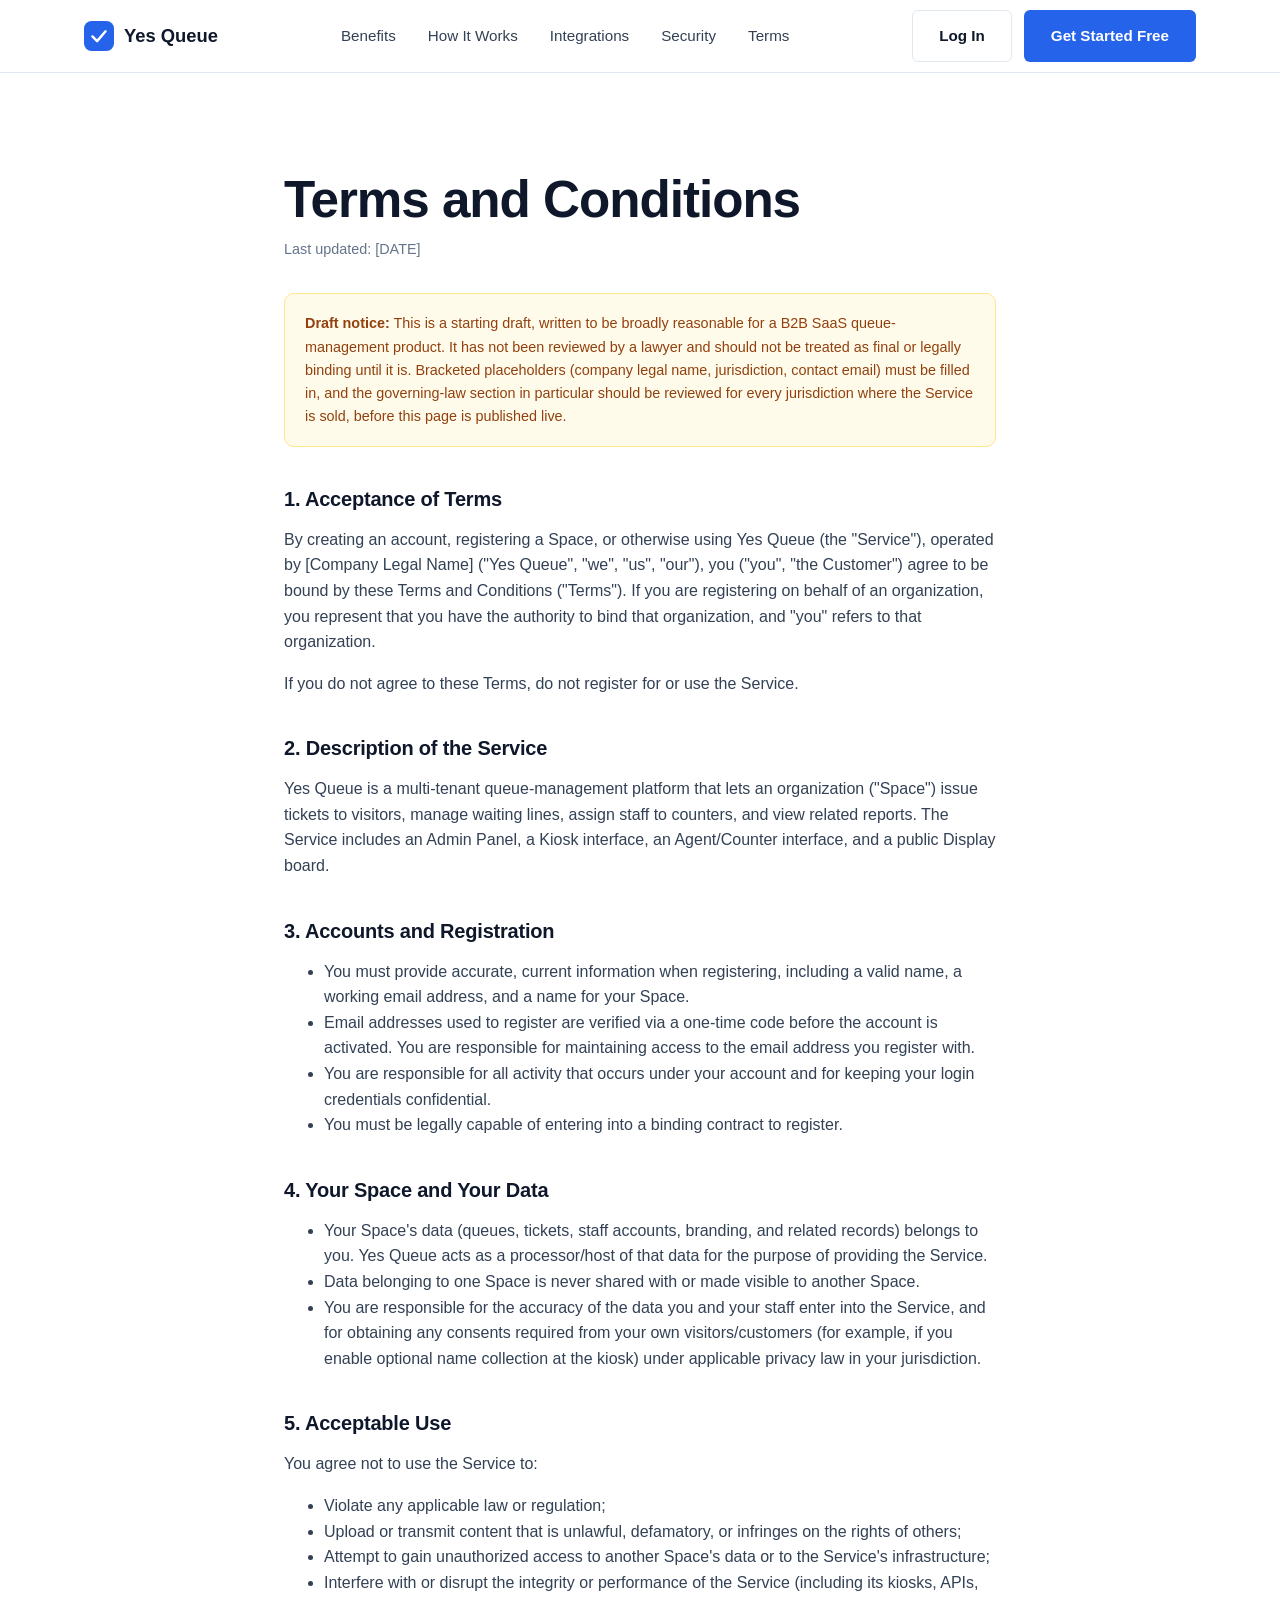
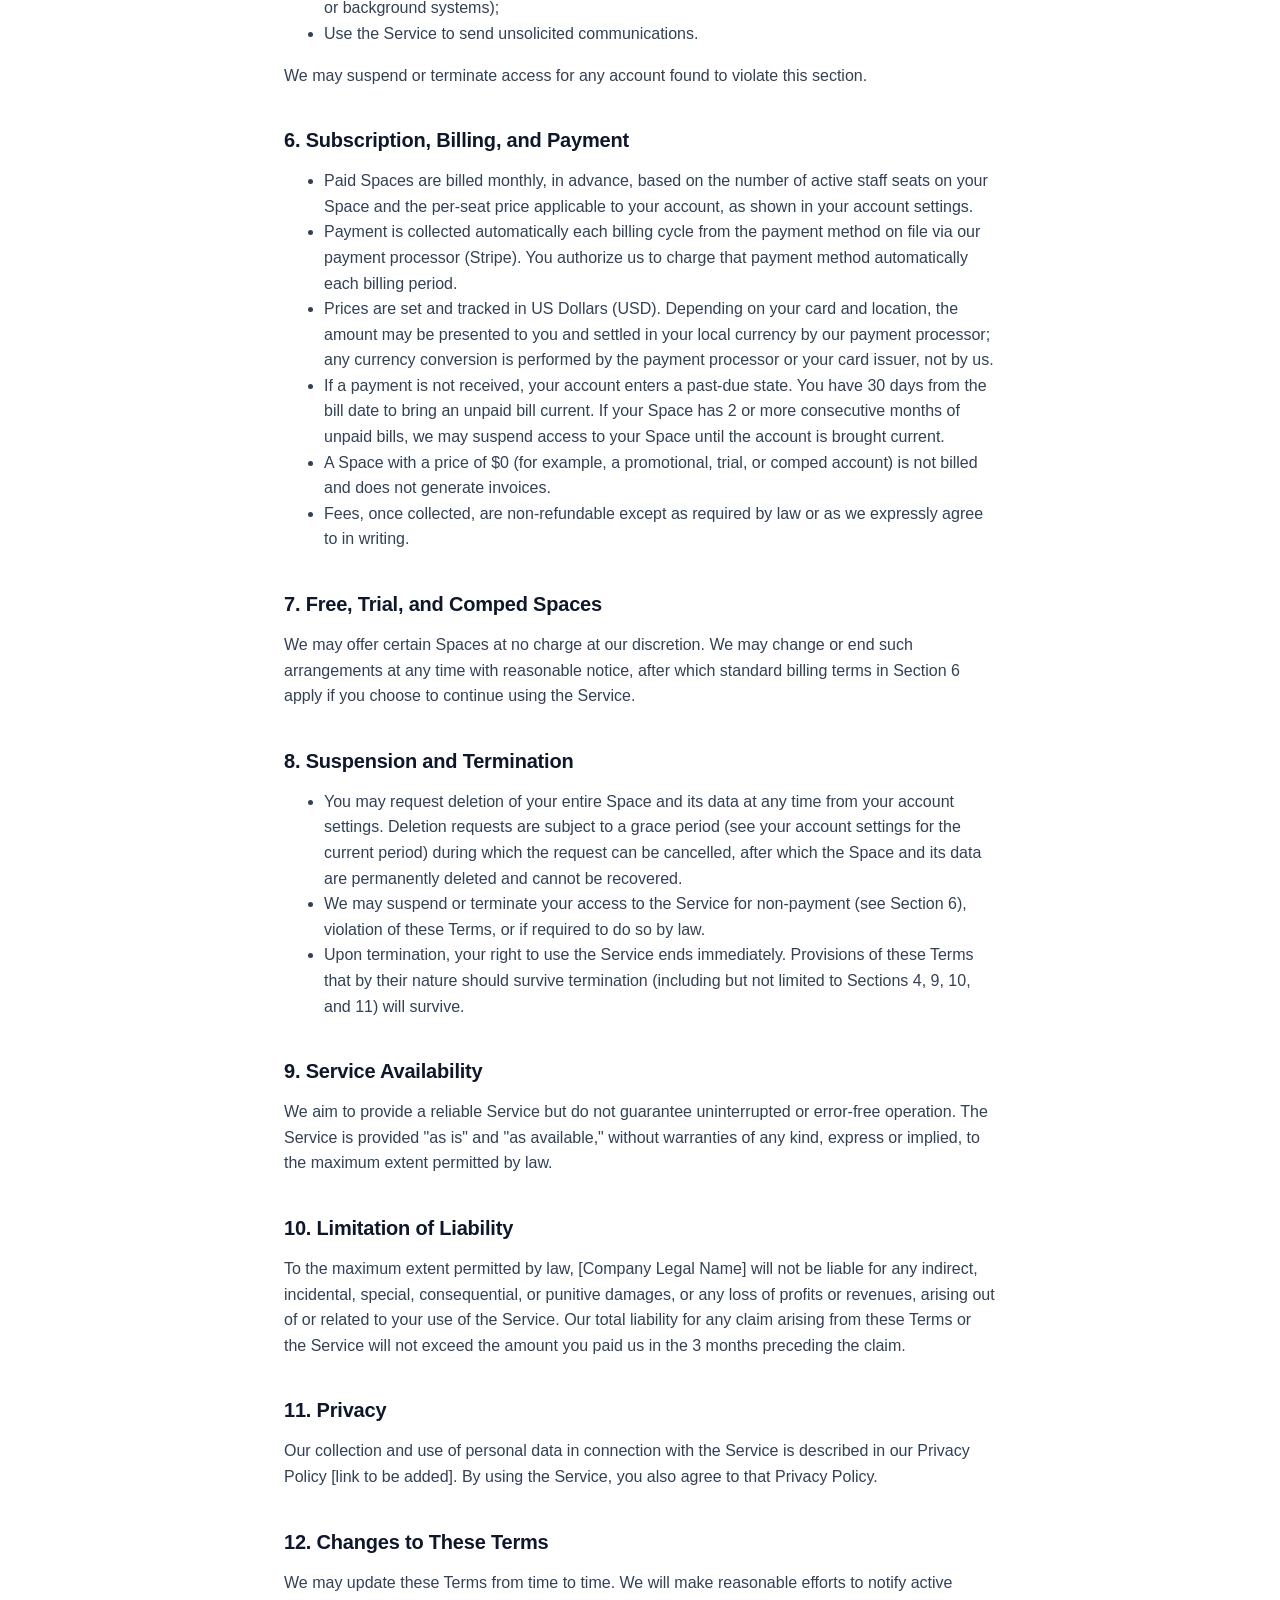
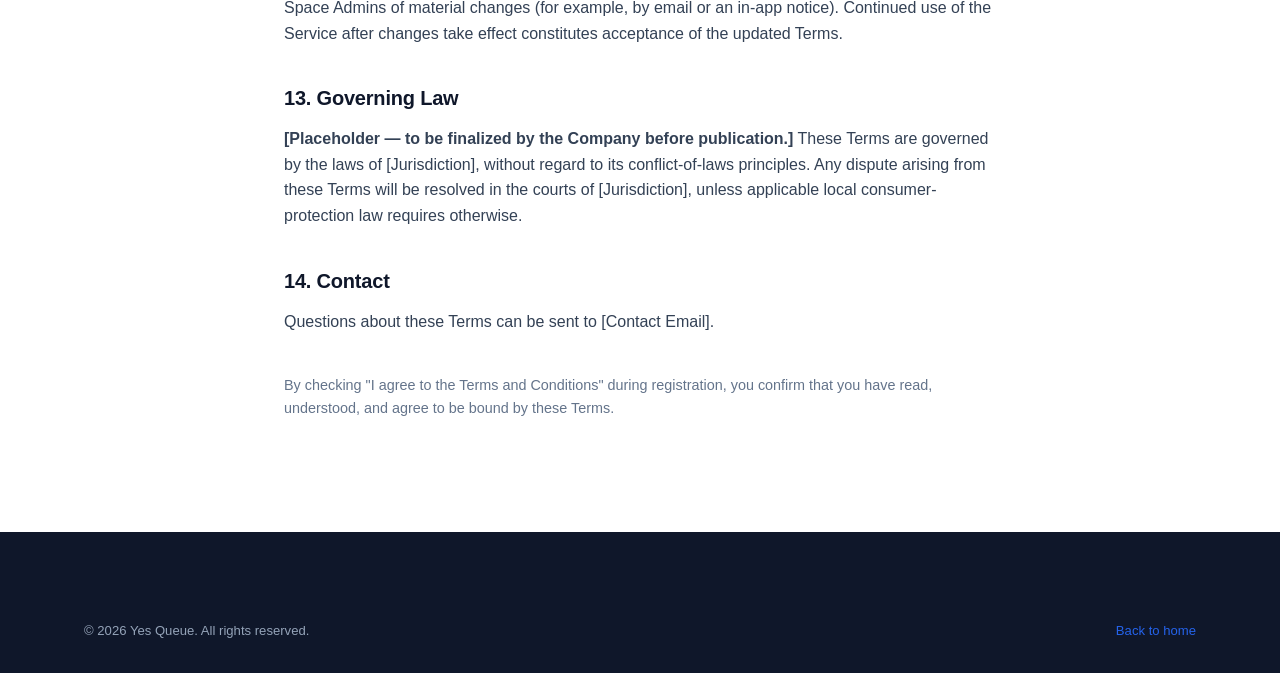
==== terms.html @ cd8e6d9f "v1commit" ====
<!DOCTYPE html>
<html lang="en">
<head>
<meta charset="UTF-8">
<meta name="viewport" content="width=device-width, initial-scale=1.0">
<title>Terms and Conditions — Yes Queue</title>
<meta name="description" content="Terms and Conditions for using Yes Queue, the multi-tenant queue management platform.">
<meta name="robots" content="index, follow">
<link rel="canonical" href="https://www.yesqueue.com/terms.html">
<link rel="icon" type="image/svg+xml" href="/images/favicon.svg">
<link rel="stylesheet" href="/css/style.css">
</head>
<body>

<header class="site-header">
  <div class="container nav">
    <a href="/" class="brand" aria-label="Yes Queue home">
      <svg width="30" height="30" viewBox="0 0 32 32" fill="none" xmlns="http://www.w3.org/2000/svg" aria-hidden="true">
        <rect width="32" height="32" rx="8" fill="#2563EB"/>
        <path d="M9 16.5L14 21.5L23 11" stroke="white" stroke-width="2.6" stroke-linecap="round" stroke-linejoin="round"/>
      </svg>
      Yes Queue
    </a>
    <nav aria-label="Primary">
      <ul class="nav-links" id="nav-links">
        <li><a href="/#benefits">Benefits</a></li>
        <li><a href="/#how-it-works">How It Works</a></li>
        <li><a href="/#integrations">Integrations</a></li>
        <li><a href="/#security">Security</a></li>
        <li><a href="/terms.html">Terms</a></li>
      </ul>
    </nav>
    <div class="nav-actions">
      <a href="#" class="btn btn-secondary" data-app-link="/login">Log In</a>
      <a href="#" class="btn btn-primary" data-app-link="/register">Get Started Free</a>
      <button class="nav-toggle" id="nav-toggle" aria-label="Toggle menu" aria-expanded="false" aria-controls="nav-links">
        <svg viewBox="0 0 24 24" fill="none" stroke="currentColor" stroke-width="2" stroke-linecap="round"><line x1="3" y1="6" x2="21" y2="6"/><line x1="3" y1="12" x2="21" y2="12"/><line x1="3" y1="18" x2="21" y2="18"/></svg>
      </button>
    </div>
  </div>
</header>

<main>
  <section class="section">
    <div class="container legal-content">
      <h1>Terms and Conditions</h1>
      <p class="updated">Last updated: [DATE]</p>

      <div class="legal-notice">
        <strong>Draft notice:</strong> This is a starting draft, written to be broadly reasonable for a B2B SaaS queue-management product. It has not been reviewed by a lawyer and should not be treated as final or legally binding until it is. Bracketed placeholders (company legal name, jurisdiction, contact email) must be filled in, and the governing-law section in particular should be reviewed for every jurisdiction where the Service is sold, before this page is published live.
      </div>

      <h2>1. Acceptance of Terms</h2>
      <p>By creating an account, registering a Space, or otherwise using Yes Queue (the "Service"), operated by [Company Legal Name] ("Yes Queue", "we", "us", "our"), you ("you", "the Customer") agree to be bound by these Terms and Conditions ("Terms"). If you are registering on behalf of an organization, you represent that you have the authority to bind that organization, and "you" refers to that organization.</p>
      <p>If you do not agree to these Terms, do not register for or use the Service.</p>

      <h2>2. Description of the Service</h2>
      <p>Yes Queue is a multi-tenant queue-management platform that lets an organization ("Space") issue tickets to visitors, manage waiting lines, assign staff to counters, and view related reports. The Service includes an Admin Panel, a Kiosk interface, an Agent/Counter interface, and a public Display board.</p>

      <h2>3. Accounts and Registration</h2>
      <ul>
        <li>You must provide accurate, current information when registering, including a valid name, a working email address, and a name for your Space.</li>
        <li>Email addresses used to register are verified via a one-time code before the account is activated. You are responsible for maintaining access to the email address you register with.</li>
        <li>You are responsible for all activity that occurs under your account and for keeping your login credentials confidential.</li>
        <li>You must be legally capable of entering into a binding contract to register.</li>
      </ul>

      <h2>4. Your Space and Your Data</h2>
      <ul>
        <li>Your Space's data (queues, tickets, staff accounts, branding, and related records) belongs to you. Yes Queue acts as a processor/host of that data for the purpose of providing the Service.</li>
        <li>Data belonging to one Space is never shared with or made visible to another Space.</li>
        <li>You are responsible for the accuracy of the data you and your staff enter into the Service, and for obtaining any consents required from your own visitors/customers (for example, if you enable optional name collection at the kiosk) under applicable privacy law in your jurisdiction.</li>
      </ul>

      <h2>5. Acceptable Use</h2>
      <p>You agree not to use the Service to:</p>
      <ul>
        <li>Violate any applicable law or regulation;</li>
        <li>Upload or transmit content that is unlawful, defamatory, or infringes on the rights of others;</li>
        <li>Attempt to gain unauthorized access to another Space's data or to the Service's infrastructure;</li>
        <li>Interfere with or disrupt the integrity or performance of the Service (including its kiosks, APIs, or background systems);</li>
        <li>Use the Service to send unsolicited communications.</li>
      </ul>
      <p>We may suspend or terminate access for any account found to violate this section.</p>

      <h2>6. Subscription, Billing, and Payment</h2>
      <ul>
        <li>Paid Spaces are billed monthly, in advance, based on the number of active staff seats on your Space and the per-seat price applicable to your account, as shown in your account settings.</li>
        <li>Payment is collected automatically each billing cycle from the payment method on file via our payment processor (Stripe). You authorize us to charge that payment method automatically each billing period.</li>
        <li>Prices are set and tracked in US Dollars (USD). Depending on your card and location, the amount may be presented to you and settled in your local currency by our payment processor; any currency conversion is performed by the payment processor or your card issuer, not by us.</li>
        <li>If a payment is not received, your account enters a past-due state. You have 30 days from the bill date to bring an unpaid bill current. If your Space has 2 or more consecutive months of unpaid bills, we may suspend access to your Space until the account is brought current.</li>
        <li>A Space with a price of $0 (for example, a promotional, trial, or comped account) is not billed and does not generate invoices.</li>
        <li>Fees, once collected, are non-refundable except as required by law or as we expressly agree to in writing.</li>
      </ul>

      <h2>7. Free, Trial, and Comped Spaces</h2>
      <p>We may offer certain Spaces at no charge at our discretion. We may change or end such arrangements at any time with reasonable notice, after which standard billing terms in Section 6 apply if you choose to continue using the Service.</p>

      <h2>8. Suspension and Termination</h2>
      <ul>
        <li>You may request deletion of your entire Space and its data at any time from your account settings. Deletion requests are subject to a grace period (see your account settings for the current period) during which the request can be cancelled, after which the Space and its data are permanently deleted and cannot be recovered.</li>
        <li>We may suspend or terminate your access to the Service for non-payment (see Section 6), violation of these Terms, or if required to do so by law.</li>
        <li>Upon termination, your right to use the Service ends immediately. Provisions of these Terms that by their nature should survive termination (including but not limited to Sections 4, 9, 10, and 11) will survive.</li>
      </ul>

      <h2>9. Service Availability</h2>
      <p>We aim to provide a reliable Service but do not guarantee uninterrupted or error-free operation. The Service is provided "as is" and "as available," without warranties of any kind, express or implied, to the maximum extent permitted by law.</p>

      <h2>10. Limitation of Liability</h2>
      <p>To the maximum extent permitted by law, [Company Legal Name] will not be liable for any indirect, incidental, special, consequential, or punitive damages, or any loss of profits or revenues, arising out of or related to your use of the Service. Our total liability for any claim arising from these Terms or the Service will not exceed the amount you paid us in the 3 months preceding the claim.</p>

      <h2>11. Privacy</h2>
      <p>Our collection and use of personal data in connection with the Service is described in our Privacy Policy [link to be added]. By using the Service, you also agree to that Privacy Policy.</p>

      <h2>12. Changes to These Terms</h2>
      <p>We may update these Terms from time to time. We will make reasonable efforts to notify active Space Admins of material changes (for example, by email or an in-app notice). Continued use of the Service after changes take effect constitutes acceptance of the updated Terms.</p>

      <h2>13. Governing Law</h2>
      <p><strong>[Placeholder — to be finalized by the Company before publication.]</strong> These Terms are governed by the laws of [Jurisdiction], without regard to its conflict-of-laws principles. Any dispute arising from these Terms will be resolved in the courts of [Jurisdiction], unless applicable local consumer-protection law requires otherwise.</p>

      <h2>14. Contact</h2>
      <p>Questions about these Terms can be sent to [Contact Email].</p>

      <p style="margin-top: 40px; color: var(--color-muted); font-size: 0.9rem;">By checking "I agree to the Terms and Conditions" during registration, you confirm that you have read, understood, and agree to be bound by these Terms.</p>
    </div>
  </section>
</main>

<footer class="site-footer">
  <div class="container">
    <div class="footer-bottom">
      <span>&copy; <span id="year"></span> Yes Queue. All rights reserved.</span>
      <span><a href="/">Back to home</a></span>
    </div>
  </div>
</footer>

<script src="/js/main.js"></script>
</body>
</html>
---- css/style.css ----
/* Yes Queue — Institutional Website
   Design system: clean, professional B2B SaaS. No emojis, no icon fonts —
   every icon below is a hand-written inline SVG so the whole site has zero
   external asset/CDN dependencies. */

:root {
  --color-primary: #2563eb;
  --color-primary-dark: #1d4ed8;
  --color-primary-light: #dbeafe;
  --color-ink: #0f172a;
  --color-body: #334155;
  --color-muted: #64748b;
  --color-border: #e2e8f0;
  --color-surface: #ffffff;
  --color-surface-alt: #f8fafc;
  --color-dark: #0f172a;
  --color-dark-alt: #1e293b;
  --radius-sm: 6px;
  --radius-md: 10px;
  --radius-lg: 16px;
  --shadow-sm: 0 1px 2px rgba(15, 23, 42, 0.06);
  --shadow-md: 0 4px 16px rgba(15, 23, 42, 0.08);
  --shadow-lg: 0 20px 48px rgba(15, 23, 42, 0.14);
  --container-width: 1160px;
  --font-sans: -apple-system, BlinkMacSystemFont, "Segoe UI", Roboto, Helvetica, Arial, sans-serif;
}

* {
  box-sizing: border-box;
}

html {
  scroll-behavior: smooth;
}

body {
  margin: 0;
  font-family: var(--font-sans);
  color: var(--color-body);
  background: var(--color-surface);
  line-height: 1.6;
  -webkit-font-smoothing: antialiased;
}

img {
  max-width: 100%;
  display: block;
}

a {
  color: var(--color-primary);
  text-decoration: none;
}

a:hover {
  text-decoration: underline;
}

h1, h2, h3, h4 {
  color: var(--color-ink);
  line-height: 1.2;
  margin: 0 0 16px;
  font-weight: 700;
}

h1 { font-size: clamp(2.1rem, 4vw, 3.25rem); letter-spacing: -0.02em; }
h2 { font-size: clamp(1.6rem, 3vw, 2.25rem); letter-spacing: -0.01em; }
h3 { font-size: 1.15rem; }

p { margin: 0 0 16px; }

.container {
  width: 100%;
  max-width: var(--container-width);
  margin: 0 auto;
  padding: 0 24px;
}

.eyebrow {
  display: inline-block;
  font-size: 0.75rem;
  font-weight: 700;
  letter-spacing: 0.08em;
  text-transform: uppercase;
  color: var(--color-primary);
  margin-bottom: 12px;
}

.section {
  padding: 96px 0;
}

.section-header {
  max-width: 640px;
  margin: 0 0 56px;
}

.section-header.center {
  margin-left: auto;
  margin-right: auto;
  text-align: center;
}

.section-header p {
  color: var(--color-muted);
  font-size: 1.05rem;
}

.section-alt {
  background: var(--color-surface-alt);
}

.section-dark {
  background: var(--color-dark);
  color: #cbd5e1;
}

.section-dark h2, .section-dark h3 {
  color: #ffffff;
}

.section-dark p {
  color: #94a3b8;
}

/* --- Buttons --- */

.btn {
  display: inline-flex;
  align-items: center;
  justify-content: center;
  gap: 8px;
  padding: 13px 26px;
  border-radius: var(--radius-sm);
  font-weight: 600;
  font-size: 0.95rem;
  border: 1px solid transparent;
  cursor: pointer;
  transition: background 0.15s ease, border-color 0.15s ease, color 0.15s ease, transform 0.1s ease;
}

.btn:hover {
  text-decoration: none;
  transform: translateY(-1px);
}

.btn-primary {
  background: var(--color-primary);
  color: #ffffff;
}

.btn-primary:hover {
  background: var(--color-primary-dark);
  color: #ffffff;
}

.btn-secondary {
  background: transparent;
  color: var(--color-ink);
  border-color: var(--color-border);
}

.btn-secondary:hover {
  border-color: var(--color-ink);
  color: var(--color-ink);
}

.btn-on-dark {
  background: transparent;
  color: #ffffff;
  border-color: rgba(255, 255, 255, 0.35);
}

.btn-on-dark:hover {
  border-color: #ffffff;
  color: #ffffff;
}

.btn-lg {
  padding: 16px 32px;
  font-size: 1.02rem;
}

.btn-block {
  width: 100%;
}

/* --- Header / Nav --- */

.site-header {
  position: sticky;
  top: 0;
  z-index: 50;
  background: rgba(255, 255, 255, 0.92);
  backdrop-filter: saturate(180%) blur(8px);
  border-bottom: 1px solid var(--color-border);
}

.nav {
  display: flex;
  align-items: center;
  justify-content: space-between;
  height: 72px;
}

.brand {
  display: flex;
  align-items: center;
  gap: 10px;
  font-weight: 800;
  font-size: 1.15rem;
  color: var(--color-ink);
}

.brand:hover {
  text-decoration: none;
}

.brand svg {
  flex-shrink: 0;
}

.nav-links {
  display: flex;
  align-items: center;
  gap: 32px;
  list-style: none;
  margin: 0;
  padding: 0;
}

.nav-links a {
  color: var(--color-body);
  font-weight: 500;
  font-size: 0.95rem;
}

.nav-links a:hover {
  color: var(--color-ink);
  text-decoration: none;
}

.nav-actions {
  display: flex;
  align-items: center;
  gap: 12px;
}

.nav-toggle {
  display: none;
  background: none;
  border: none;
  cursor: pointer;
  padding: 8px;
}

.nav-toggle svg {
  width: 26px;
  height: 26px;
}

/* --- Hero --- */

.hero {
  padding: 76px 0 96px;
  background:
    radial-gradient(1100px 480px at 85% -10%, var(--color-primary-light), transparent 60%),
    var(--color-surface);
}

.hero-grid {
  display: grid;
  grid-template-columns: 1.05fr 0.95fr;
  gap: 56px;
  align-items: center;
}

.hero-copy p.lead {
  font-size: 1.15rem;
  color: var(--color-body);
  max-width: 540px;
}

.hero-actions {
  display: flex;
  gap: 16px;
  margin: 32px 0 28px;
  flex-wrap: wrap;
}

.hero-note {
  font-size: 0.85rem;
  color: var(--color-muted);
}

.hero-visual {
  position: relative;
}

.hero-visual .frame {
  border-radius: var(--radius-lg);
  overflow: hidden;
  box-shadow: var(--shadow-lg);
  border: 1px solid var(--color-border);
  aspect-ratio: 4 / 3;
  background: var(--color-dark);
}

.hero-visual .frame img {
  width: 100%;
  height: 100%;
  object-fit: cover;
  object-position: top left;
}

.hero-badge {
  position: absolute;
  bottom: -20px;
  left: -20px;
  background: #ffffff;
  border: 1px solid var(--color-border);
  border-radius: var(--radius-md);
  box-shadow: var(--shadow-md);
  padding: 14px 18px;
  display: flex;
  align-items: center;
  gap: 10px;
  font-size: 0.85rem;
  font-weight: 600;
  color: var(--color-ink);
}

.hero-badge .dot {
  width: 9px;
  height: 9px;
  border-radius: 50%;
  background: #16a34a;
  flex-shrink: 0;
}

/* --- Logo strip / trust bar --- */

.trust-bar {
  padding: 28px 0;
  border-top: 1px solid var(--color-border);
  border-bottom: 1px solid var(--color-border);
}

.trust-bar-inner {
  display: flex;
  align-items: center;
  justify-content: center;
  gap: 12px;
  flex-wrap: wrap;
  text-align: center;
  color: var(--color-muted);
  font-size: 0.9rem;
}

.trust-bar-inner strong {
  color: var(--color-ink);
}

/* --- Pain points --- */

.pain-grid {
  display: grid;
  grid-template-columns: repeat(3, 1fr);
  gap: 28px;
}

.pain-card {
  padding: 28px;
  border: 1px solid var(--color-border);
  border-radius: var(--radius-md);
  background: var(--color-surface);
}

.pain-card svg {
  color: var(--color-primary);
  margin-bottom: 16px;
}

.pain-card h3 {
  margin-bottom: 8px;
}

.pain-card p {
  color: var(--color-muted);
  margin: 0;
  font-size: 0.95rem;
}

/* --- Feature grid --- */

.feature-grid {
  display: grid;
  grid-template-columns: repeat(3, 1fr);
  gap: 24px;
}

.feature-card {
  padding: 28px;
  border-radius: var(--radius-md);
  border: 1px solid var(--color-border);
  background: var(--color-surface);
  transition: box-shadow 0.15s ease, border-color 0.15s ease;
}

.feature-card:hover {
  box-shadow: var(--shadow-md);
  border-color: #cbd5e1;
}

.feature-icon {
  width: 44px;
  height: 44px;
  display: flex;
  align-items: center;
  justify-content: center;
  border-radius: var(--radius-sm);
  background: var(--color-primary-light);
  color: var(--color-primary-dark);
  margin-bottom: 18px;
}

.feature-card h3 {
  margin-bottom: 8px;
}

.feature-card p {
  color: var(--color-muted);
  font-size: 0.93rem;
  margin: 0;
}

/* --- How it works --- */

.steps {
  display: grid;
  grid-template-columns: repeat(4, 1fr);
  gap: 24px;
}

.step-card {
  text-align: left;
}

.step-number {
  display: inline-flex;
  align-items: center;
  justify-content: center;
  width: 32px;
  height: 32px;
  border-radius: 50%;
  background: var(--color-ink);
  color: #ffffff;
  font-weight: 700;
  font-size: 0.9rem;
  margin-bottom: 16px;
}

.step-shot {
  border-radius: var(--radius-md);
  overflow: hidden;
  border: 1px solid var(--color-border);
  box-shadow: var(--shadow-sm);
  margin-bottom: 16px;
  aspect-ratio: 4 / 3;
  background: var(--color-dark);
}

.step-shot img {
  width: 100%;
  height: 100%;
  object-fit: cover;
  object-position: top;
}

.step-card h3 {
  font-size: 1rem;
  margin-bottom: 6px;
}

.step-card p {
  color: var(--color-muted);
  font-size: 0.9rem;
  margin: 0;
}

/* --- Gallery --- */

.gallery-grid {
  display: grid;
  grid-template-columns: repeat(3, 1fr);
  gap: 24px;
}

.gallery-item {
  border-radius: var(--radius-md);
  overflow: hidden;
  border: 1px solid var(--color-border);
  box-shadow: var(--shadow-sm);
  background: var(--color-surface);
}

.gallery-item img {
  width: 100%;
  display: block;
  border-bottom: 1px solid var(--color-border);
}

.gallery-caption {
  padding: 16px 18px;
}

.gallery-caption h3 {
  font-size: 0.95rem;
  margin-bottom: 4px;
}

.gallery-caption p {
  font-size: 0.85rem;
  color: var(--color-muted);
  margin: 0;
}

/* --- Integration section --- */

.integration-panel {
  display: grid;
  grid-template-columns: 1.1fr 0.9fr;
  gap: 48px;
  align-items: center;
  padding: 48px;
  border-radius: var(--radius-lg);
  border: 1px solid var(--color-border);
  background: var(--color-surface-alt);
}

.integration-diagram {
  display: flex;
  align-items: center;
  justify-content: center;
  gap: 18px;
  flex-wrap: wrap;
}

.integration-box {
  flex: 1;
  min-width: 150px;
  background: #ffffff;
  border: 1px solid var(--color-border);
  border-radius: var(--radius-md);
  padding: 22px 18px;
  text-align: center;
  box-shadow: var(--shadow-sm);
}

.integration-box .label {
  font-weight: 700;
  color: var(--color-ink);
  font-size: 0.95rem;
}

.integration-box .sub {
  font-size: 0.8rem;
  color: var(--color-muted);
  margin-top: 4px;
}

.integration-arrow {
  color: var(--color-primary);
  flex-shrink: 0;
}

/* --- Security section --- */

.security-grid {
  display: grid;
  grid-template-columns: repeat(2, 1fr);
  gap: 20px;
}

.security-item {
  display: flex;
  gap: 16px;
  padding: 22px;
  border-radius: var(--radius-md);
  background: var(--color-dark-alt);
}

.security-item svg {
  flex-shrink: 0;
  color: #60a5fa;
}

.security-item h3 {
  font-size: 1rem;
  margin-bottom: 6px;
}

.security-item p {
  margin: 0;
  font-size: 0.88rem;
}

/* --- CTA band --- */

.cta-band {
  background: linear-gradient(135deg, var(--color-primary-dark), var(--color-primary));
  color: #ffffff;
  border-radius: var(--radius-lg);
  padding: 56px;
  text-align: center;
}

.cta-band h2 {
  color: #ffffff;
}

.cta-band p {
  color: #dbeafe;
  max-width: 560px;
  margin-left: auto;
  margin-right: auto;
  font-size: 1.05rem;
}

.cta-band .hero-actions {
  justify-content: center;
}

.cta-band .btn-primary {
  background: #ffffff;
  color: var(--color-primary-dark);
}

.cta-band .btn-primary:hover {
  background: #f1f5f9;
}

/* --- Footer --- */

.site-footer {
  background: var(--color-dark);
  color: #94a3b8;
  padding: 64px 0 32px;
}

.footer-grid {
  display: grid;
  grid-template-columns: 1.4fr 1fr 1fr 1fr;
  gap: 32px;
  padding-bottom: 40px;
  border-bottom: 1px solid #1e293b;
}

.footer-brand .brand {
  color: #ffffff;
}

.footer-brand p {
  font-size: 0.9rem;
  max-width: 280px;
  margin-top: 12px;
}

.footer-col h4 {
  color: #ffffff;
  font-size: 0.85rem;
  text-transform: uppercase;
  letter-spacing: 0.06em;
  margin-bottom: 16px;
}

.footer-col ul {
  list-style: none;
  margin: 0;
  padding: 0;
  display: flex;
  flex-direction: column;
  gap: 10px;
}

.footer-col a {
  color: #94a3b8;
  font-size: 0.9rem;
}

.footer-col a:hover {
  color: #ffffff;
  text-decoration: none;
}

.footer-bottom {
  display: flex;
  align-items: center;
  justify-content: space-between;
  padding-top: 24px;
  font-size: 0.82rem;
  flex-wrap: wrap;
  gap: 12px;
}

/* --- Terms page --- */

.legal-content {
  max-width: 760px;
  margin: 0 auto;
}

.legal-content h1 {
  margin-bottom: 8px;
}

.legal-content .updated {
  color: var(--color-muted);
  font-size: 0.9rem;
  margin-bottom: 32px;
}

.legal-content h2 {
  font-size: 1.25rem;
  margin-top: 40px;
}

.legal-content ul {
  color: var(--color-body);
}

.legal-notice {
  background: #fffbeb;
  border: 1px solid #fde68a;
  border-radius: var(--radius-md);
  padding: 18px 20px;
  font-size: 0.9rem;
  color: #92400e;
  margin-bottom: 32px;
}

/* --- Responsive --- */

@media (max-width: 960px) {
  .hero-grid {
    grid-template-columns: 1fr;
  }

  .hero-visual {
    order: -1;
  }

  .pain-grid,
  .feature-grid {
    grid-template-columns: repeat(2, 1fr);
  }

  .steps,
  .gallery-grid {
    grid-template-columns: repeat(2, 1fr);
  }

  .integration-panel {
    grid-template-columns: 1fr;
  }

  .security-grid {
    grid-template-columns: 1fr;
  }

  .footer-grid {
    grid-template-columns: 1fr 1fr;
  }
}

@media (max-width: 720px) {
  .nav-links,
  .nav-actions .btn-secondary {
    display: none;
  }

  .nav-toggle {
    display: inline-flex;
  }

  .brand {
    font-size: 1rem;
  }

  .nav-actions {
    gap: 8px;
  }

  .nav-actions .btn {
    padding: 10px 14px;
    font-size: 0.85rem;
    white-space: nowrap;
  }

  .nav-links.open {
    display: flex;
    position: absolute;
    top: 72px;
    left: 0;
    right: 0;
    background: #ffffff;
    border-bottom: 1px solid var(--color-border);
    flex-direction: column;
    padding: 20px 24px;
    gap: 18px;
  }

  .section {
    padding: 64px 0;
  }

  .pain-grid,
  .feature-grid,
  .steps,
  .gallery-grid {
    grid-template-columns: 1fr;
  }

  .cta-band {
    padding: 36px 24px;
  }

  .footer-grid {
    grid-template-columns: 1fr;
  }

  .footer-bottom {
    flex-direction: column;
    align-items: flex-start;
  }
}
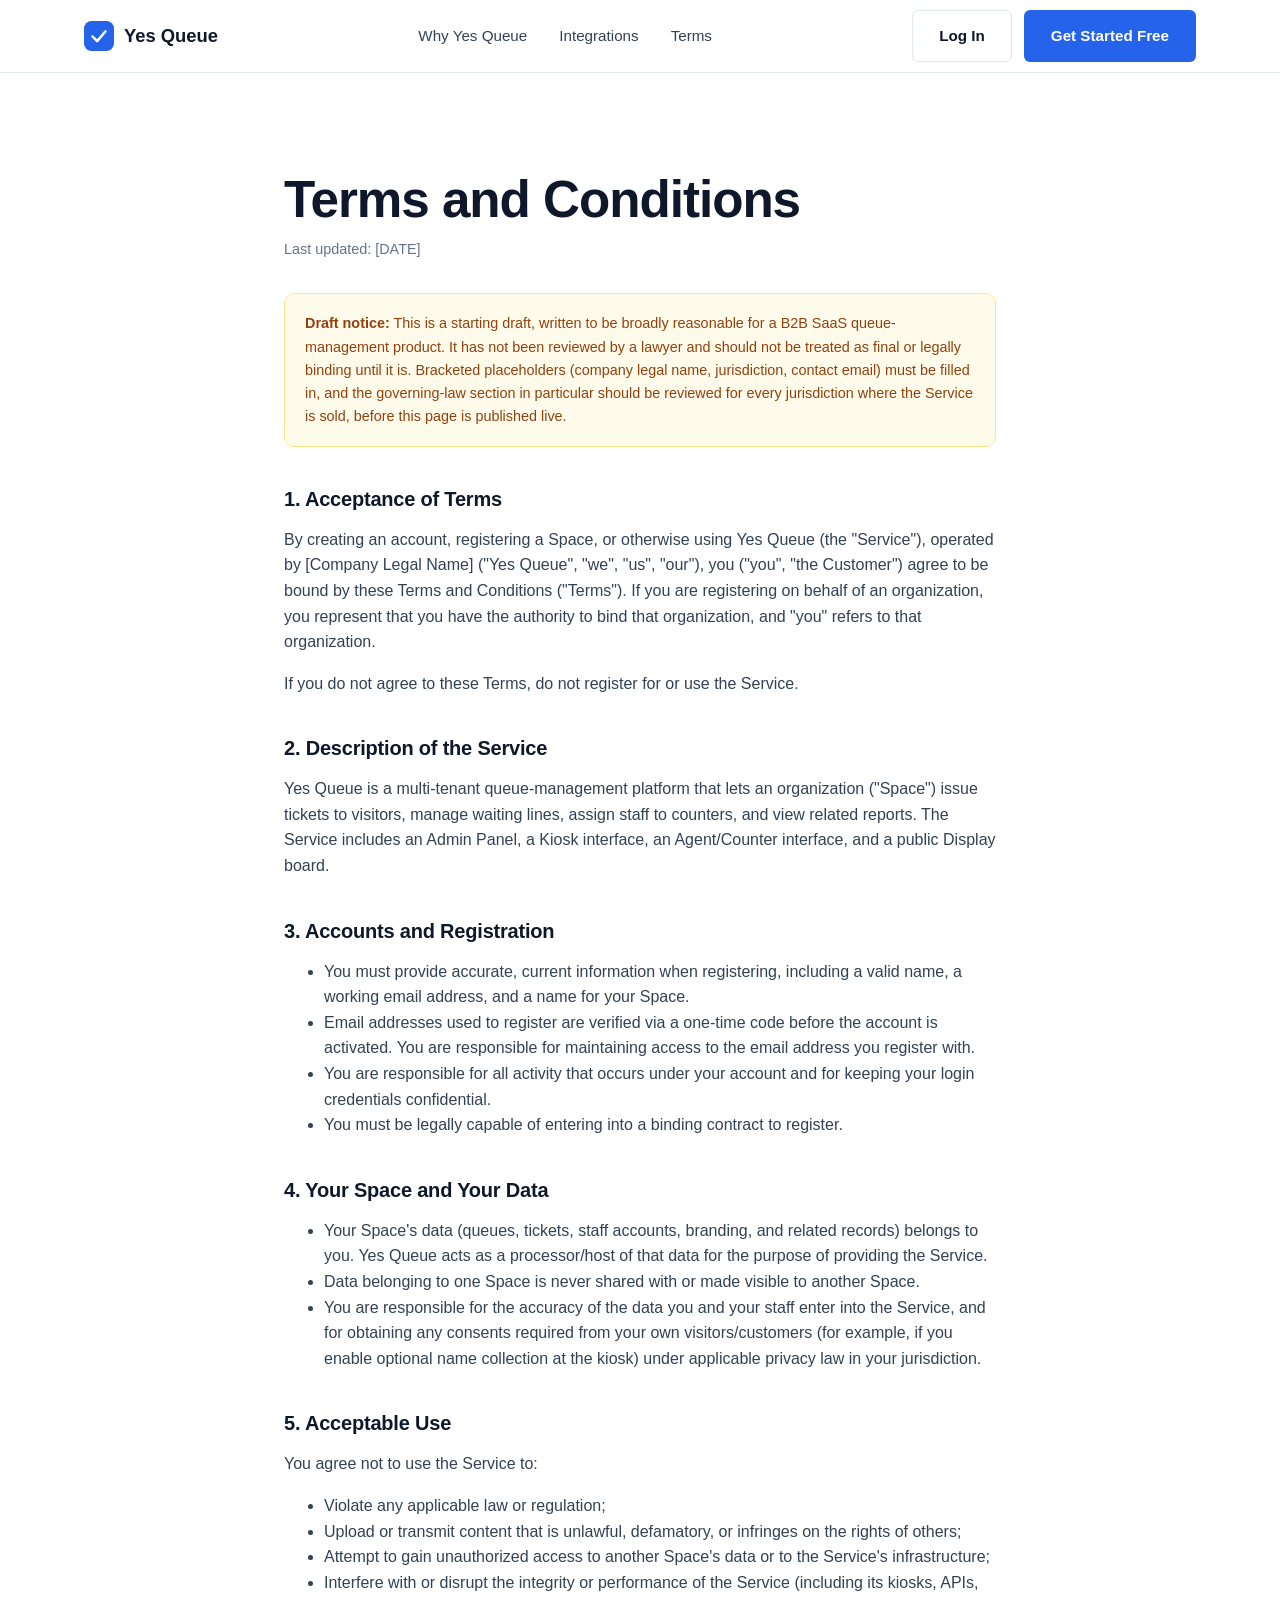
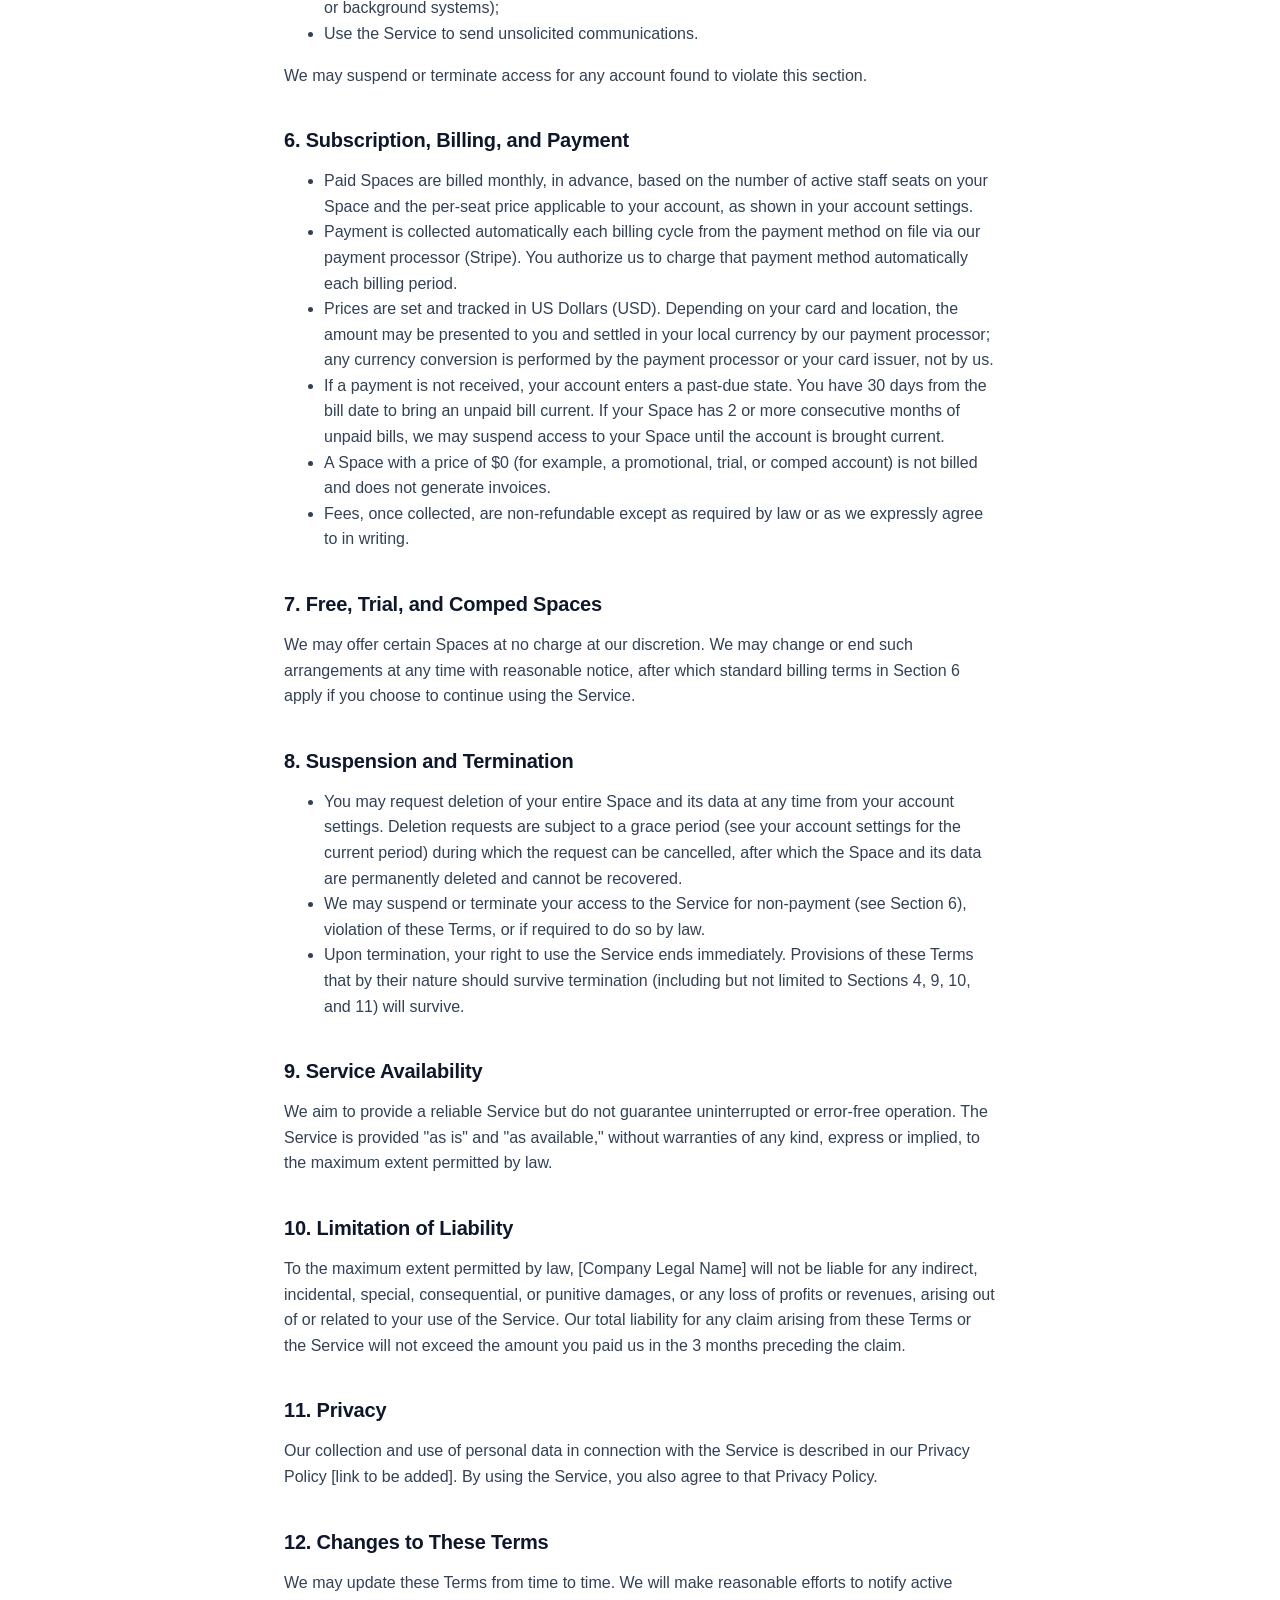
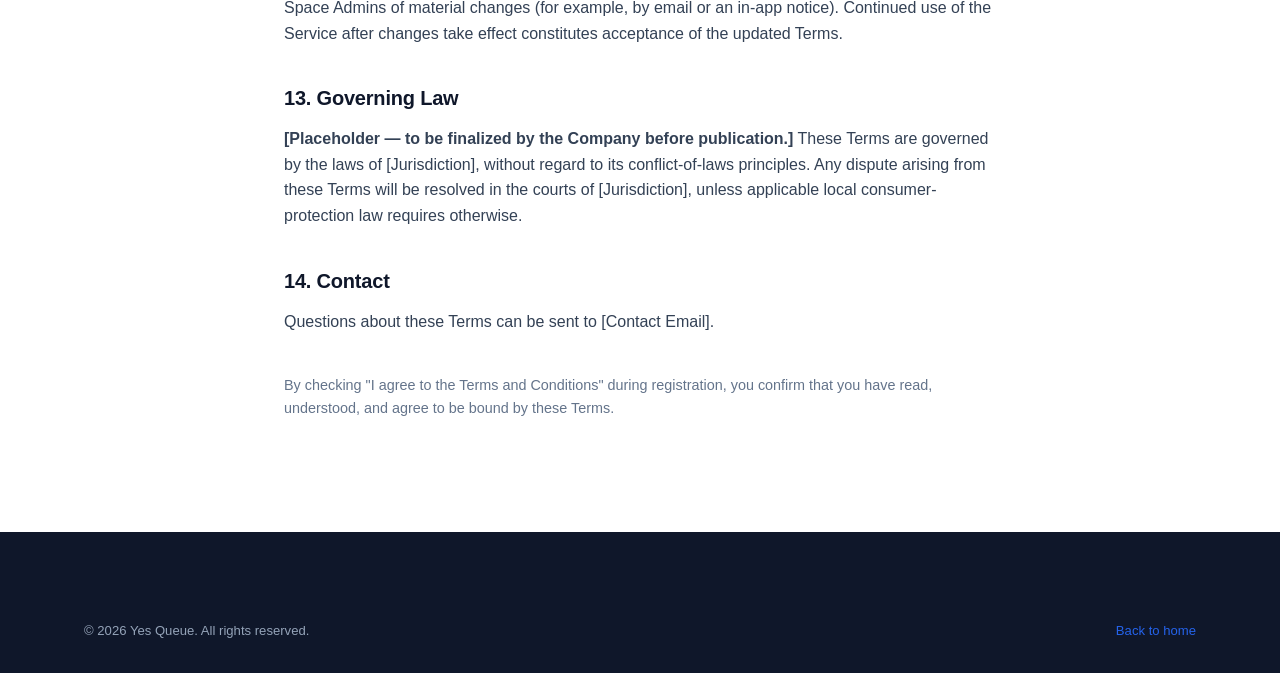
==== commit bbc18d38: "improvements 3" ====
--- a/terms.html
+++ b/terms.html
@@ -7,14 +7,14 @@
 <meta name="description" content="Terms and Conditions for using Yes Queue, the multi-tenant queue management platform.">
 <meta name="robots" content="index, follow">
 <link rel="canonical" href="https://www.yesqueue.com/terms.html">
-<link rel="icon" type="image/svg+xml" href="/images/favicon.svg">
-<link rel="stylesheet" href="/css/style.css">
+<link rel="icon" type="image/svg+xml" href="images/favicon.svg">
+<link rel="stylesheet" href="css/style.css">
 </head>
 <body>
 
 <header class="site-header">
   <div class="container nav">
-    <a href="/" class="brand" aria-label="Yes Queue home">
+    <a href="index.html" class="brand" aria-label="Yes Queue home">
       <svg width="30" height="30" viewBox="0 0 32 32" fill="none" xmlns="http://www.w3.org/2000/svg" aria-hidden="true">
         <rect width="32" height="32" rx="8" fill="#2563EB"/>
         <path d="M9 16.5L14 21.5L23 11" stroke="white" stroke-width="2.6" stroke-linecap="round" stroke-linejoin="round"/>
@@ -23,11 +23,9 @@
     </a>
     <nav aria-label="Primary">
       <ul class="nav-links" id="nav-links">
-        <li><a href="/#benefits">Benefits</a></li>
-        <li><a href="/#how-it-works">How It Works</a></li>
-        <li><a href="/#integrations">Integrations</a></li>
-        <li><a href="/#security">Security</a></li>
-        <li><a href="/terms.html">Terms</a></li>
+        <li><a href="index.html#value">Why Yes Queue</a></li>
+        <li><a href="index.html#integrations">Integrations</a></li>
+        <li><a href="terms.html">Terms</a></li>
       </ul>
     </nav>
     <div class="nav-actions">
@@ -130,11 +128,11 @@
   <div class="container">
     <div class="footer-bottom">
       <span>&copy; <span id="year"></span> Yes Queue. All rights reserved.</span>
-      <span><a href="/">Back to home</a></span>
+      <span><a href="index.html">Back to home</a></span>
     </div>
   </div>
 </footer>
 
-<script src="/js/main.js"></script>
+<script src="js/main.js"></script>
 </body>
 </html>
--- a/css/style.css
+++ b/css/style.css
@@ -361,168 +361,49 @@
   color: var(--color-ink);
 }
 
-/* --- Pain points --- */
-
-.pain-grid {
+/* --- Value blocks --- */
+
+.value-block {
   display: grid;
-  grid-template-columns: repeat(3, 1fr);
-  gap: 28px;
-}
-
-.pain-card {
-  padding: 28px;
-  border: 1px solid var(--color-border);
-  border-radius: var(--radius-md);
-  background: var(--color-surface);
-}
-
-.pain-card svg {
-  color: var(--color-primary);
-  margin-bottom: 16px;
-}
-
-.pain-card h3 {
-  margin-bottom: 8px;
-}
-
-.pain-card p {
-  color: var(--color-muted);
-  margin: 0;
-  font-size: 0.95rem;
-}
-
-/* --- Feature grid --- */
-
-.feature-grid {
-  display: grid;
-  grid-template-columns: repeat(3, 1fr);
-  gap: 24px;
-}
-
-.feature-card {
-  padding: 28px;
-  border-radius: var(--radius-md);
-  border: 1px solid var(--color-border);
-  background: var(--color-surface);
-  transition: box-shadow 0.15s ease, border-color 0.15s ease;
-}
-
-.feature-card:hover {
-  box-shadow: var(--shadow-md);
-  border-color: #cbd5e1;
-}
-
-.feature-icon {
-  width: 44px;
-  height: 44px;
-  display: flex;
-  align-items: center;
-  justify-content: center;
-  border-radius: var(--radius-sm);
-  background: var(--color-primary-light);
-  color: var(--color-primary-dark);
-  margin-bottom: 18px;
-}
-
-.feature-card h3 {
-  margin-bottom: 8px;
-}
-
-.feature-card p {
-  color: var(--color-muted);
-  font-size: 0.93rem;
-  margin: 0;
-}
-
-/* --- How it works --- */
-
-.steps {
-  display: grid;
-  grid-template-columns: repeat(4, 1fr);
-  gap: 24px;
-}
-
-.step-card {
-  text-align: left;
-}
-
-.step-number {
-  display: inline-flex;
-  align-items: center;
-  justify-content: center;
-  width: 32px;
-  height: 32px;
-  border-radius: 50%;
-  background: var(--color-ink);
-  color: #ffffff;
-  font-weight: 700;
-  font-size: 0.9rem;
-  margin-bottom: 16px;
-}
-
-.step-shot {
-  border-radius: var(--radius-md);
+  grid-template-columns: 1fr 1fr;
+  gap: 64px;
+  align-items: center;
+  max-width: var(--container-width);
+  margin: 0 auto;
+  padding: 0 24px 96px;
+}
+
+.value-block:last-child {
+  padding-bottom: 0;
+}
+
+.value-block.reverse .value-copy {
+  order: 2;
+}
+
+.value-block.reverse .value-visual {
+  order: 1;
+}
+
+.value-copy p {
+  font-size: 1.05rem;
+  color: var(--color-body);
+}
+
+.value-visual {
+  border-radius: var(--radius-lg);
   overflow: hidden;
   border: 1px solid var(--color-border);
-  box-shadow: var(--shadow-sm);
-  margin-bottom: 16px;
+  box-shadow: var(--shadow-md);
   aspect-ratio: 4 / 3;
   background: var(--color-dark);
 }
 
-.step-shot img {
+.value-visual img {
   width: 100%;
   height: 100%;
   object-fit: cover;
   object-position: top;
-}
-
-.step-card h3 {
-  font-size: 1rem;
-  margin-bottom: 6px;
-}
-
-.step-card p {
-  color: var(--color-muted);
-  font-size: 0.9rem;
-  margin: 0;
-}
-
-/* --- Gallery --- */
-
-.gallery-grid {
-  display: grid;
-  grid-template-columns: repeat(3, 1fr);
-  gap: 24px;
-}
-
-.gallery-item {
-  border-radius: var(--radius-md);
-  overflow: hidden;
-  border: 1px solid var(--color-border);
-  box-shadow: var(--shadow-sm);
-  background: var(--color-surface);
-}
-
-.gallery-item img {
-  width: 100%;
-  display: block;
-  border-bottom: 1px solid var(--color-border);
-}
-
-.gallery-caption {
-  padding: 16px 18px;
-}
-
-.gallery-caption h3 {
-  font-size: 0.95rem;
-  margin-bottom: 4px;
-}
-
-.gallery-caption p {
-  font-size: 0.85rem;
-  color: var(--color-muted);
-  margin: 0;
 }
 
 /* --- Integration section --- */
@@ -574,37 +455,6 @@
   flex-shrink: 0;
 }
 
-/* --- Security section --- */
-
-.security-grid {
-  display: grid;
-  grid-template-columns: repeat(2, 1fr);
-  gap: 20px;
-}
-
-.security-item {
-  display: flex;
-  gap: 16px;
-  padding: 22px;
-  border-radius: var(--radius-md);
-  background: var(--color-dark-alt);
-}
-
-.security-item svg {
-  flex-shrink: 0;
-  color: #60a5fa;
-}
-
-.security-item h3 {
-  font-size: 1rem;
-  margin-bottom: 6px;
-}
-
-.security-item p {
-  margin: 0;
-  font-size: 0.88rem;
-}
-
 /* --- CTA band --- */
 
 .cta-band {
@@ -750,21 +600,18 @@
     order: -1;
   }
 
-  .pain-grid,
-  .feature-grid {
-    grid-template-columns: repeat(2, 1fr);
-  }
-
-  .steps,
-  .gallery-grid {
-    grid-template-columns: repeat(2, 1fr);
+  .value-block {
+    grid-template-columns: 1fr;
+    gap: 24px;
+    padding-bottom: 64px;
+  }
+
+  .value-block.reverse .value-copy,
+  .value-block.reverse .value-visual {
+    order: initial;
   }
 
   .integration-panel {
-    grid-template-columns: 1fr;
-  }
-
-  .security-grid {
     grid-template-columns: 1fr;
   }
 
@@ -814,11 +661,8 @@
     padding: 64px 0;
   }
 
-  .pain-grid,
-  .feature-grid,
-  .steps,
-  .gallery-grid {
-    grid-template-columns: 1fr;
+  .value-block {
+    padding-bottom: 48px;
   }
 
   .cta-band {
